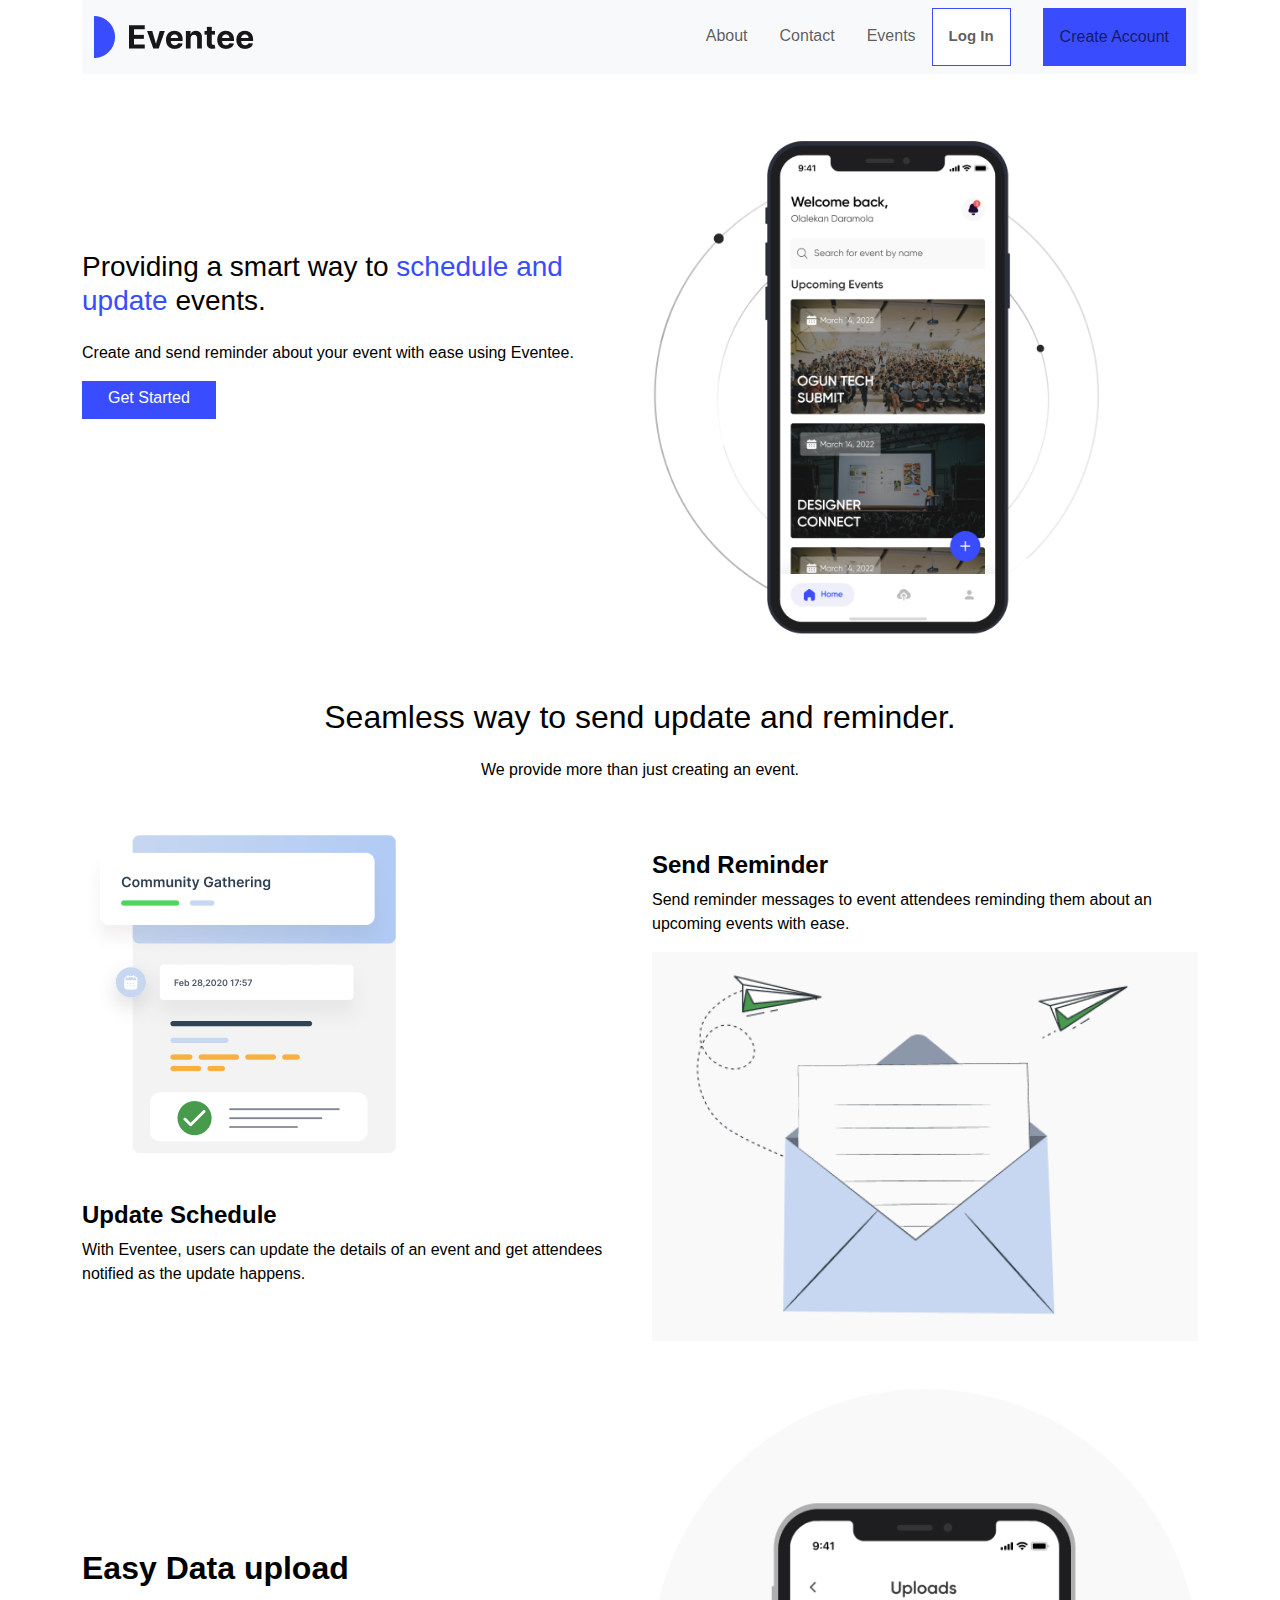
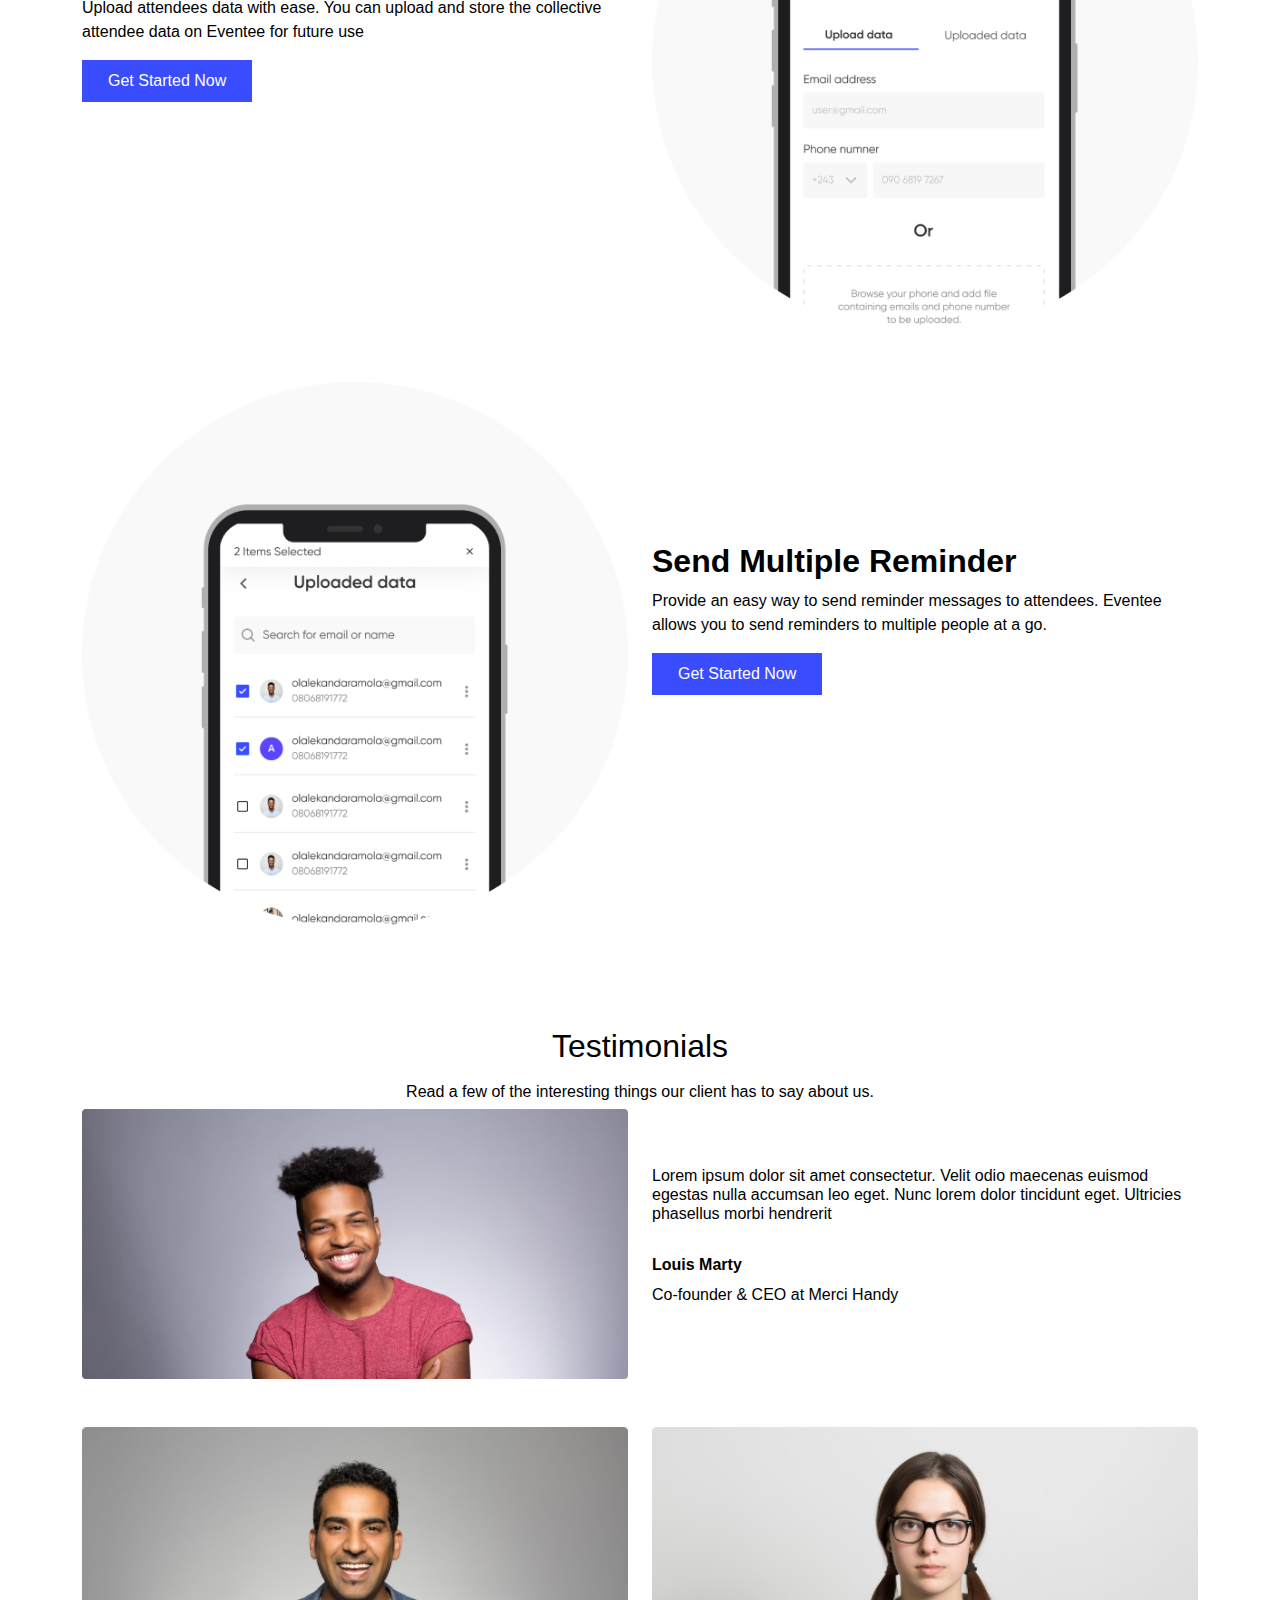
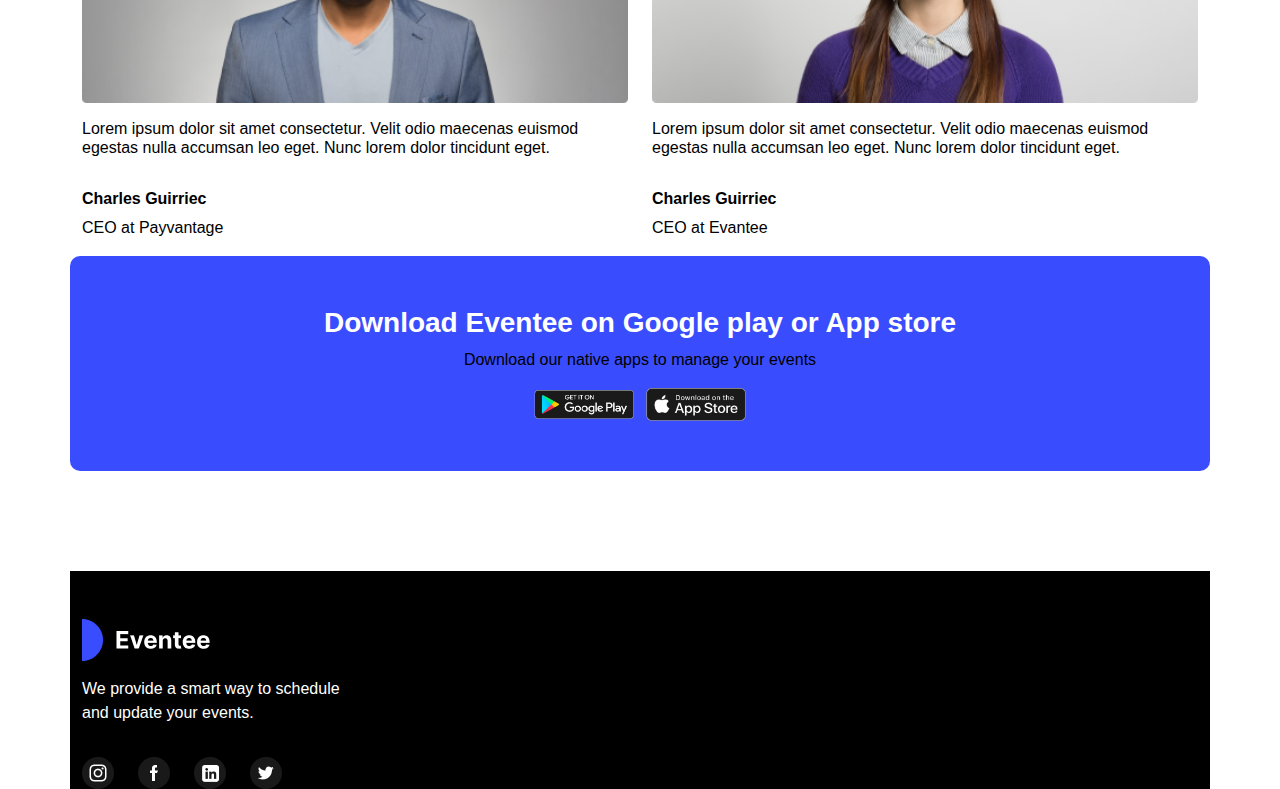
==== evantee.html @ 5ae2bdb0 "eventee" ====
<!DOCTYPE html>
<html lang="en">
<head>
  <title>Bootstrap Example</title>
  <meta charset="utf-8">
  <meta name="viewport" content="width=device-width, initial-scale=1">
  <!-- <link href="https://cdn.jsdelivr.net/npm/bootstrap@5.2.3/dist/css/bootstrap.min.css" rel="stylesheet">
  <link rel="stylesheet" href="assets/css/evantee.css">
  <script src="https://cdn.jsdelivr.net/npm/bootstrap@5.2.3/dist/js/bootstrap.bundle.min.js"></script> -->

 <link href="https://cdn.jsdelivr.net/npm/bootstrap@5.0.2/dist/css/bootstrap.min.css" rel="stylesheet">
 <link rel="stylesheet" href="assets/css/evantee.css">
 

</head>
<body>
  <div class="container" style="padding-bottom: 100px;">

    <nav class="navbar navbar-expand-sm navbar-light bg-light">
      <div class="container-fluid">
        <img src="assets/images/evantee/Frame 14.png" alt="">
        <button class="navbar-toggler" type="button" data-bs-toggle="collapse" data-bs-target="#collapsibleNavbar">
          <span class="navbar-toggler-icon"></span>
        </button>
        <div class="collapse navbar-collapse justify-content-end" id="collapsibleNavbar">
          <ul class="navbar-nav">
            <li class="nav-item nav-link">
              <a class="nav-link  " href="#">About</a>
            </li>
            <li class="nav-item nav-link">
              <a class="nav-link " href="#">Contact</a>
            </li>
            <li class="nav-item nav-link">
              <a class="nav-link " href="#">Events</a>
            </li>  
            <li class="nav-item nav-link login">
              <a class="nav-link " href="#">Log In</a>
            </li> 
            <li class="nav-item nav-link">
              <a class="nav-link " ></a>
            </li>
            <li class="nav-item nav-link createAcount">
              <a class="nav-link" href="#">Create Account</a>
            </li>   
          </ul>
        </div>
      </div>
    </nav>

    <div class="mt-3">
      <div class="row ">
        <div class="col-lg-6 col-12">
          <h3 class="provide">Providing a smart way to <span style="color: #394CFE;">schedule and update</span> events.</h3>
          <p class="pt-3">Create and send reminder about your event with ease using Eventee.</p>
          <button class="createAcount pt-1"> Get Started</button>
        </div>
        <div class="col-lg-6 col-12">
          <img style="height: 100%; width: 97%;" src="assets/images/evantee/Frame 1000001244.png" alt="">
        </div>
      </div>
    </div>

    <div class="row">
      <h2 class="text-center">Seamless way to send update and reminder.</h2>
      <h6 class="text-center pt-3 fs-lg-5 fs-6">We provide more than just creating an event.</h6>
    </div>

    <div class="row pt-5">
      <div class="col-lg-6 col-12 ">
        <div class="col-12">
          <img src="assets/images/evantee/community.png" alt="">
        </div>
        <div class="col-12">
          <h3 class="fw-bold fs-4 pt-5">Update Schedule</h3>
          <p>With Eventee, users can update the details of an event and get attendees notified as the update happens.</p>
        </div>
      </div>
      <div class="col-lg-6 col-12">
        <div class="col-12">
          <h3 class="fw-bold fs-4 pt-3">Send Reminder</h3>
          <p>Send reminder messages to event attendees reminding them about an upcoming events with ease.</p>
        </div>
        <div class="col-12">
          <img style="width: 100%" src="assets/images/evantee/reminder.png" alt="">
        </div>
        <div class=""></div>
      </div>
    </div>

    <div class="row pt-5">
      <div class="col-lg-6 col-12 provide">
        <h2 class="fw-bold text-lg-start text-center">Easy Data upload</h2>
        <p class="text-lg-start text-center">Upload attendees data with ease. You can upload and store the
            collective attendee data on Eventee for
            future use</p>
        <div class="text-lg-start text-center"><button class="createAcount">Get Started Now</button></div>
      </div>
      <div class="col-lg-6 col-12">
        <img style="width: 100%" src="assets/images/evantee/Frame 1000001194.png" alt="">
        <div class=""></div>
      </div>
    </div>

    <div class="row pt-5 flex-lg-row-reverse">
      <div class="col-lg-6 col-12 provide">
        <h2 class="fw-bold text-lg-start text-center">Send Multiple Reminder</h2>
        <p class="text-lg-start text-center">Provide an easy way to send reminder messages to attendees. Eventee
          allows you to send reminders to multiple people at a go.</p>
        <div class="text-lg-start text-center"><button class="createAcount">Get Started Now</button></div>
      </div> 
      <div class="col-lg-6 col-12">
        <img style="width: 100%" src="assets/images/evantee/Frame 1000001193.png" alt="">
        <div class=""></div>
      </div>
                      
    </div>

    <div class="col-12" style="padding-top: 100px;">
      <h2 class="text-center">Testimonials</h2>
      <h6 class="text-center pt-2 fs-lg-5 fs-6">Read a few of the interesting things our client has to say about us.</h6>
    </div>

    <div class="row">
      <div class="col-lg-6 col-12">
        <img class="w-100 h-100" src="assets/images/evantee/Rectangle.png" alt="">
      </div>
      <div class="col-lg-6 my-auto col-12">
        <h6 class="pt-lg-0 pt-2">Lorem ipsum dolor sit amet consectetur. Velit odio maecenas euismod
            egestas
            nulla accumsan leo
            eget. Nunc lorem dolor tincidunt eget. Ultricies phasellus morbi hendrerit</h6>
        <h5 class="fs-6 fw-bolder pt-4">Louis Marty</h5>
        <p>Co-founder & CEO at Merci Handy</p>
      </div>
    </div>

    <div class="row pt-5">
      <div class="col-lg-6 col-12">
        <div class="col-12">
          <img src="assets/images/evantee/Rectangle2.png" class="w-100 h-100">
        </div>
        <h6 class="pt-3">Lorem ipsum dolor sit amet consectetur. Velit odio maecenas euismod
            egestas nulla accumsan leo eget. Nunc lorem dolor tincidunt eget.</h6>
        <h5 class="fs-6 fw-bold pt-4">Charles Guirriec</h5>
        <p>CEO at Payvantage</p>
      </div>
      <div class="col-lg-6 col-12">
        <div class="col-12">
          <img src="assets/images/evantee/Rectangle3.png" class="w-100 h-100">
        </div>
        <!-- <img src="assets/images/evantee/Rectangle3.png" class="w-100 h-100"> -->
        <h6 class="pt-3">Lorem ipsum dolor sit amet consectetur. Velit odio maecenas euismod
            egestas nulla accumsan leo eget. Nunc lorem dolor tincidunt eget.</h6>
        <h5 class="fs-6 fw-bold pt-4">Charles Guirriec</h5>
        <p>CEO at Evantee</p>
      </div>

      <div class="col-12 text-center appCard">
        <h3 class="text-white fw-bold">Download Eventee on Google play or App store</h3>
        <p>Download our native apps to manage your events</p>
        
        <span><img class="googlePlay" style="width: 100px;" src="assets/images/evantee/Google play.png" alt=""></span> 
        <span class="ps-2"><img class="appstore" style="width: 100px;" src="assets/images/evantee/App Store.png" alt=""></span>
      </div>

    </div>

    
    

  </div>
  
  <div class="container footer">
    <div class="row">
      <div class="col-lg-3 col-12 pt-5">
        <img src="assets/images/evantee/Frame 16.png" alt="">
        <p class="pt-3">We provide a smart way to schedule and update your events.</p>

        <div class="pt-3">
          <img src="assets/images/evantee/Social Links.png" alt="">
        </div>
      </div>
      <div class="col-lg-3 col-6"></div>
      <div class="col-lg-3 col-6"></div>
      <div class="col-lg-3 col-6"></div>
    </div>
  </div>


  
 <script src="https://cdn.jsdelivr.net/npm/@popperjs/core@2.9.2/dist/umd/popper.min.js"></script>
 <script src="https://cdn.jsdelivr.net/npm/bootstrap@5.0.2/dist/js/bootstrap.min.js"></script>

 <script src="https://cdn.jsdelivr.net/npm/bootstrap@5.0.2/dist/js/bootstrap.bundle.min.js"></script>


</body>
</html>
---- assets/css/evantee.css ----
/* @import url('https://fonts.googleapis.com/css2?family=Open+Sans:wght@400;500;700&family=Raleway:wght@400;500;600;700&display=swap'); */
body{
    background-color: #FFFFFF;
    font-family: 'Raleway', sans-serif;
    color: black;
}
.login{
    background-color: #FFF;
    color: #394CFE;
    padding: 8px 25px;
    font-weight: 600;
    font-size: 15px;
    border: 1px solid #394CFE;
}

.createAcount{
    padding: 8px 25px;
    font-weight: 500;
    font-size: 16px;
    border: 1px solid #394CFE;
    color: #FFF;
    background-color: #394CFE; 
}

.body_content{
}

.header img{
    height: 40px;
}

.Navbar {
    background-color: #46ACC2;
    display: flex;
    padding: 16px;
    font-family: sans-serif;
    color: white;
  }
  
  .nav-link {
    padding-right: 8px;
  }
  
  .Navbar__Items {
    display: flex;
  }
  
  .Navbar__Items--right {
    margin-left:auto;
  }
  
  .Navbar__Link-toggle {
    display: none;
  }

  .provide{
    padding-top: 160px;
  }

  .appCard{
    background-color: #394CFE;
    border-radius: 10px;
    padding: 50px 0px;
  }

  .footer{
    color: white;
    background-color: black;
  }
  
@media only screen and (max-width: 768px) {
  .appCard{
    margin-top: 100px;
  }
    .provide{
        padding-top: 20px;
    }

    .container{
        padding-left: 30px;
        padding-right: 30px;
    }
}
---- assets/css/evantee.css ----
/* @import url('https://fonts.googleapis.com/css2?family=Open+Sans:wght@400;500;700&family=Raleway:wght@400;500;600;700&display=swap'); */
body{
    background-color: #FFFFFF;
    font-family: 'Raleway', sans-serif;
    color: black;
}
.login{
    background-color: #FFF;
    color: #394CFE;
    padding: 8px 25px;
    font-weight: 600;
    font-size: 15px;
    border: 1px solid #394CFE;
}

.createAcount{
    padding: 8px 25px;
    font-weight: 500;
    font-size: 16px;
    border: 1px solid #394CFE;
    color: #FFF;
    background-color: #394CFE; 
}

.body_content{
}

.header img{
    height: 40px;
}

.Navbar {
    background-color: #46ACC2;
    display: flex;
    padding: 16px;
    font-family: sans-serif;
    color: white;
  }
  
  .nav-link {
    padding-right: 8px;
  }
  
  .Navbar__Items {
    display: flex;
  }
  
  .Navbar__Items--right {
    margin-left:auto;
  }
  
  .Navbar__Link-toggle {
    display: none;
  }

  .provide{
    padding-top: 160px;
  }

  .appCard{
    background-color: #394CFE;
    border-radius: 10px;
    padding: 50px 0px;
  }

  .footer{
    color: white;
    background-color: black;
  }
  
@media only screen and (max-width: 768px) {
  .appCard{
    margin-top: 100px;
  }
    .provide{
        padding-top: 20px;
    }

    .container{
        padding-left: 30px;
        padding-right: 30px;
    }
}
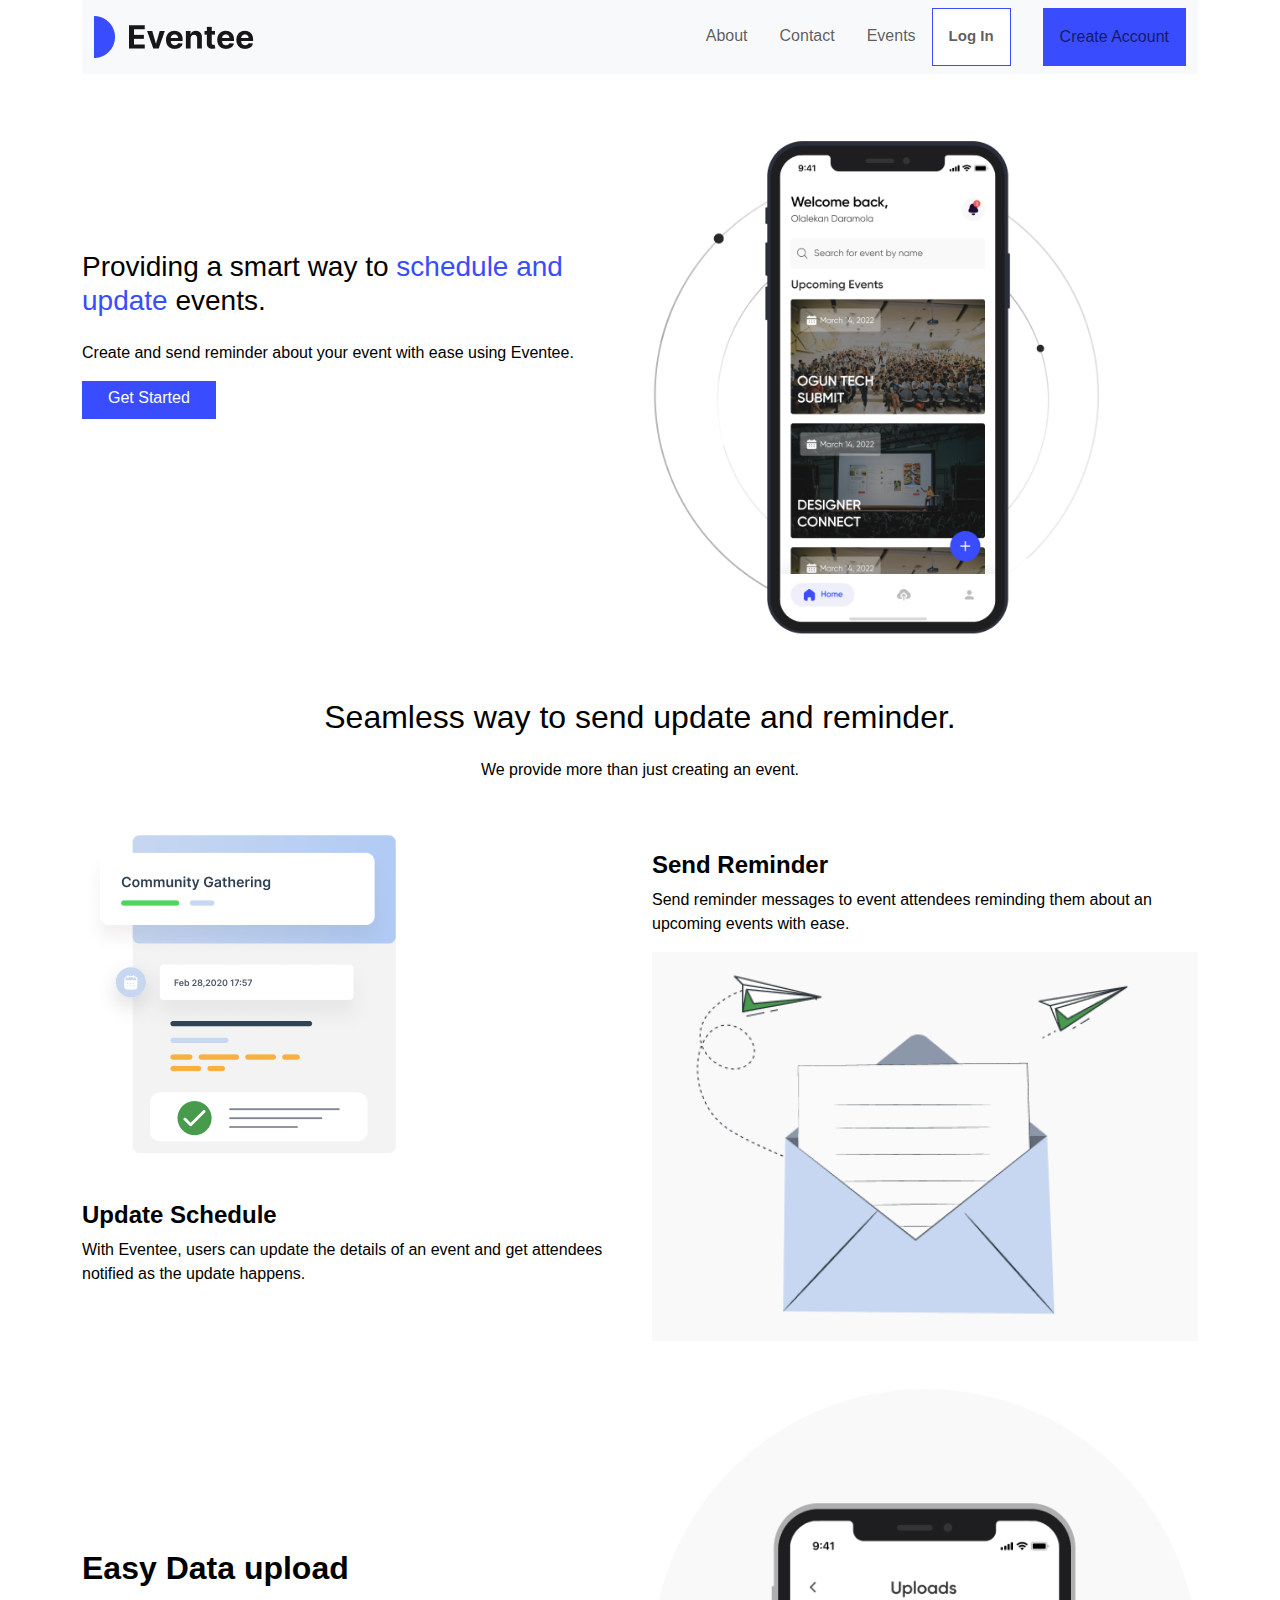
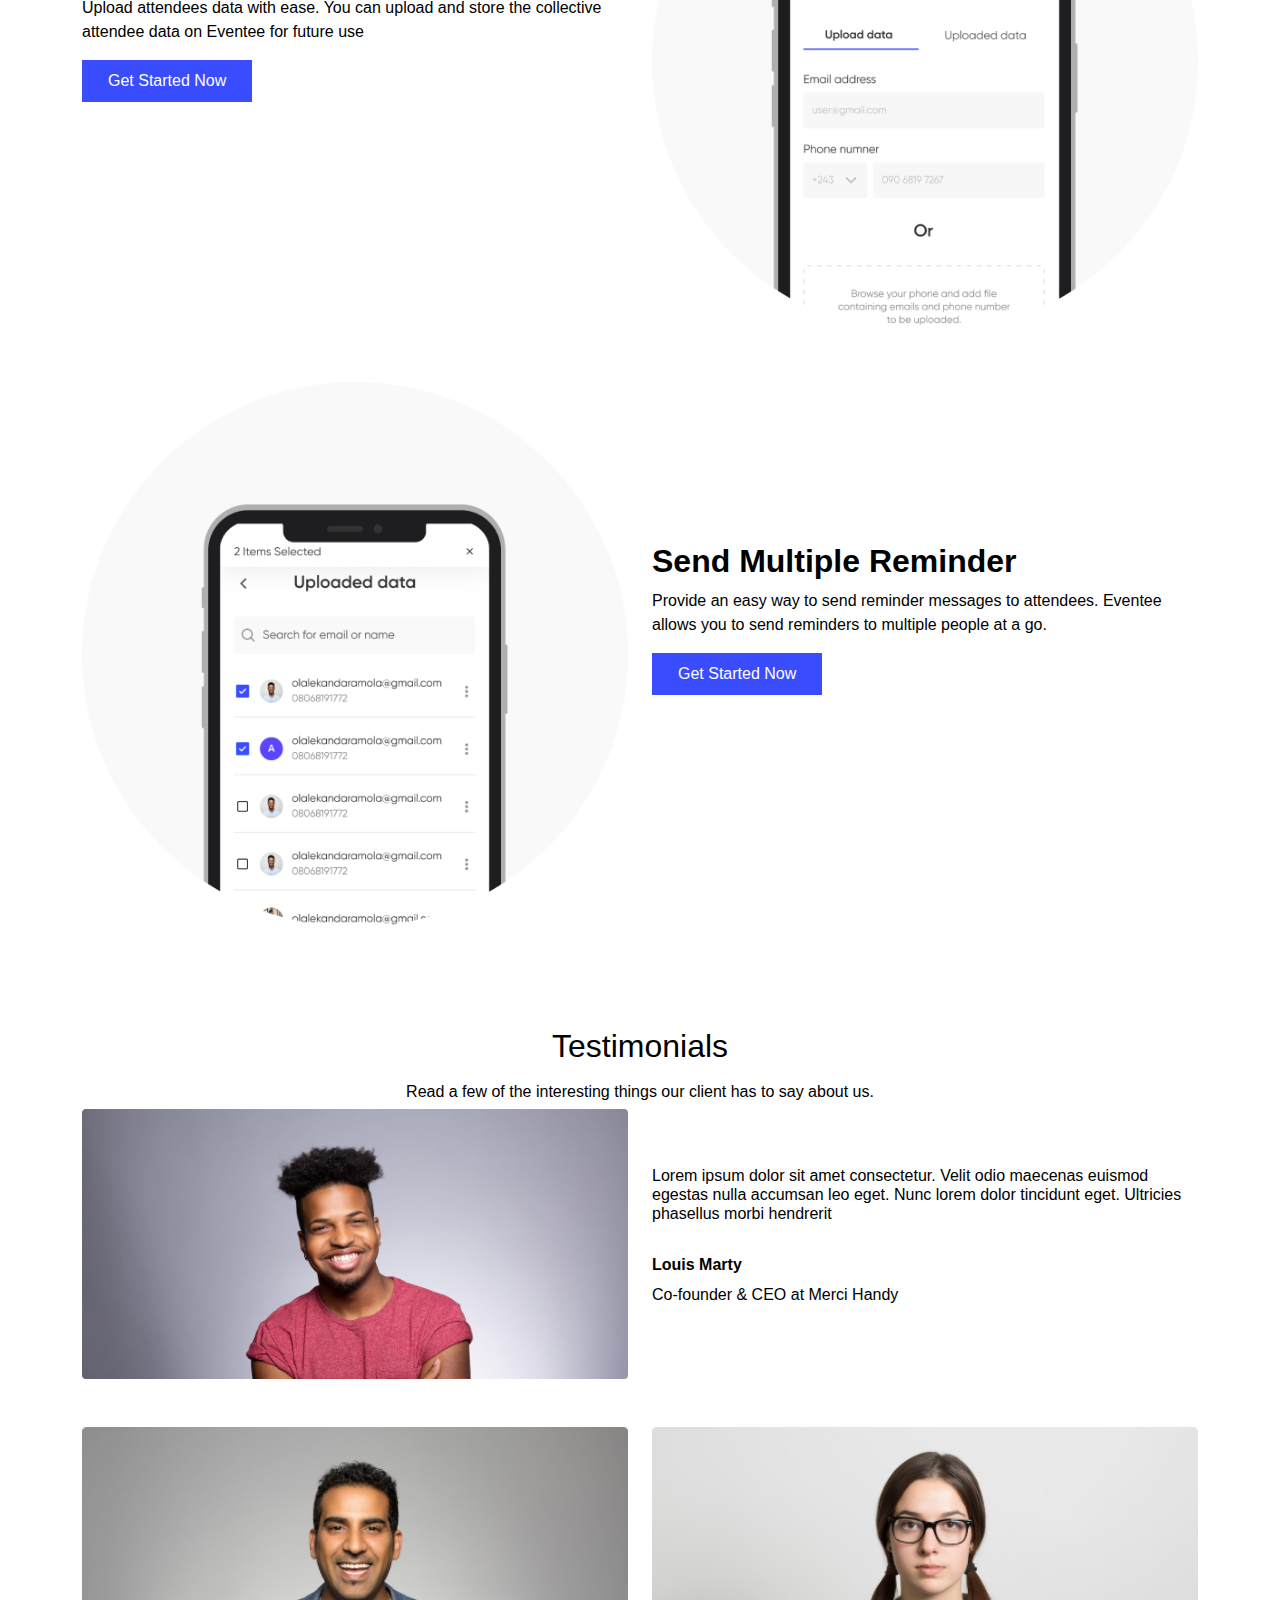
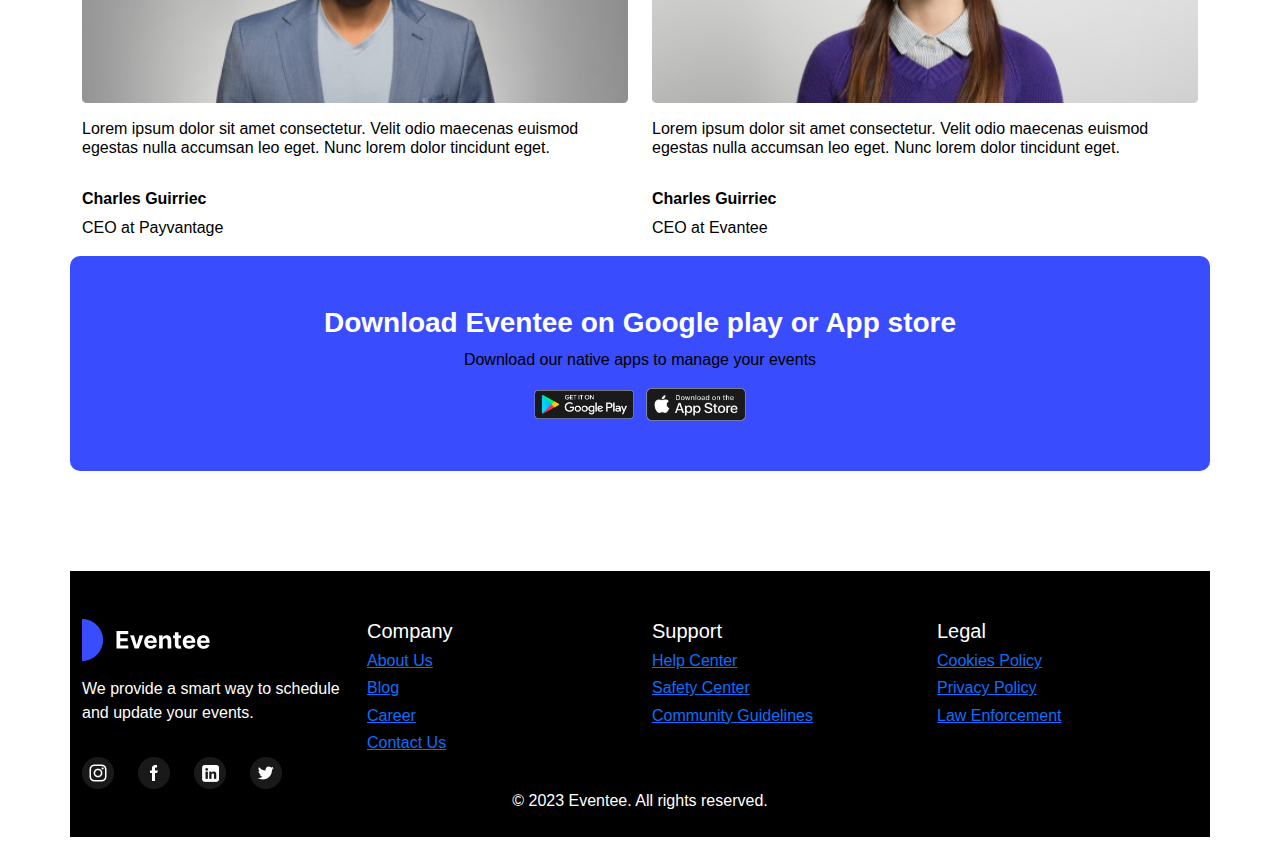
==== commit a330e73e: "clipboard init" ====
--- a/evantee.html
+++ b/evantee.html
@@ -180,10 +180,27 @@
           <img src="assets/images/evantee/Social Links.png" alt="">
         </div>
       </div>
-      <div class="col-lg-3 col-6"></div>
-      <div class="col-lg-3 col-6"></div>
-      <div class="col-lg-3 col-6"></div>
-    </div>
+      <div class="col-lg-3 col-6 pt-5">
+        <h5>Company</h5>
+        <h6><a href="">About Us</a></h6>
+        <h6><a href="">Blog</a></h6>
+        <h6><a href="">Career</a></h6>
+        <h6><a href="">Contact Us</a></h6>
+      </div>
+      <div class="col-lg-3 col-6 pt-5">
+        <h5>Support</h5>
+        <h6><a href="">Help Center</a></h6>
+        <h6><a href="">Safety Center</a></h6>
+        <h6><a href="">Community Guidelines</a></h6>
+      </div>
+      <div class="col-lg-3 col-6 pt-5">
+        <h5>Legal</h5>
+        <h6><a href="">Cookies Policy</a></h6>
+        <h6><a href="">Privacy Policy</a></h6>
+        <h6><a href="">Law Enforcement </a></h6>
+      </div>
+    </div>
+    <p class="text-white text-center pb-4 production">&copy 2023 Eventee. All rights reserved.</p>
   </div>
 
 
